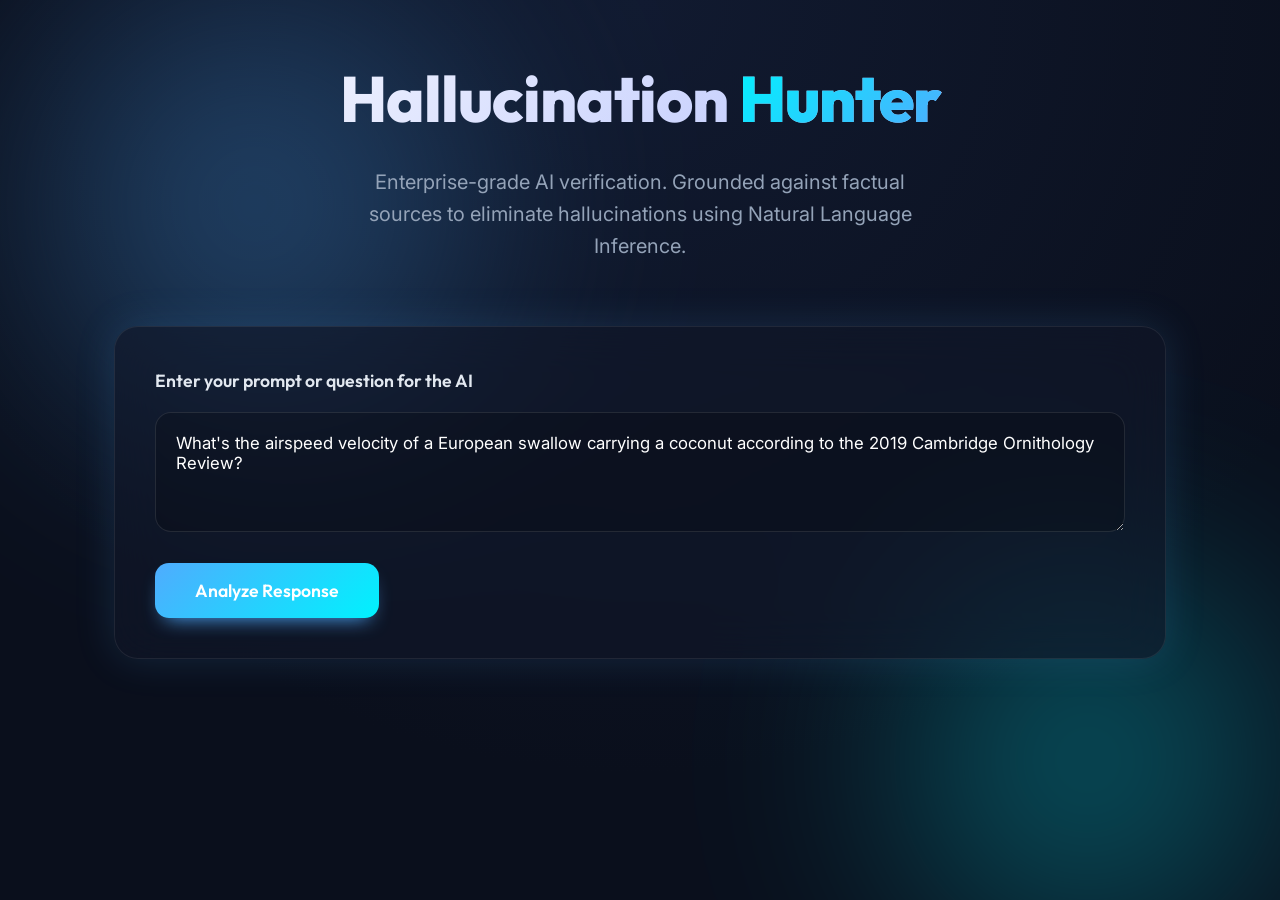
==== index.html @ f8c2e630 "Add files via upload" ====
<!DOCTYPE html>
<html lang="en">
<head>
    <meta charset="UTF-8">
    <meta name="viewport" content="width=device-width, initial-scale=1.0">
    <title>Hallucination Hunter</title>
    <!-- Premium UI uses Inter and Outfit fonts, loaded via CSS -->
    <link rel="stylesheet" href="/static/styles.css">
</head>
<body>
    <!-- Dynamic Ambient Background -->
    <div class="background-wrapper">
        <div class="ambient-blob blob-1"></div>
        <div class="ambient-blob blob-2"></div>
    </div>
    
    <div class="container">
        <header>
            <h1>Hallucination <span>Hunter</span></h1>
            <p>Enterprise-grade AI verification. Grounded against factual sources to eliminate hallucinations using Natural Language Inference.</p>
        </header>

        <main>
            <!-- Input Panel -->
            <div class="glass-panel input-section">
                <div class="input-group">
                    <label for="queryInput">Enter your prompt or question for the AI</label>
                    <textarea id="queryInput" placeholder="e.g., What's the airspeed velocity of a European swallow carrying a coconut according to the 2019 Cambridge Ornithology Review?"></textarea>
                </div>
                
                <div class="actions">
                    <button id="analyzeBtn">Analyze Response</button>
                    <div id="loader" class="loader-container hidden">
                        <div class="spinner"></div>
                        <span>Hunting for Hallucinations...</span>
                    </div>
                </div>
            </div>

            <!-- Results Panel -->
            <div id="resultsSection" class="results-section hidden">
                <div class="results-grid">
                    
                    <!-- Verdict & Score -->
                    <div class="glass-panel verdict-card">
                        <div class="score-container">Confidence Score</div>
                        <h2 id="overallVerdict">FAITHFUL</h2>
                        <div id="confidenceScore" class="score">0%</div>
                    </div>

                    <!-- AI Answer -->
                    <div class="glass-panel content-card answer-card">
                        <h3>Generated Answer</h3>
                        <p id="generatedAnswerText" class="answer-text">...</p>
                    </div>

                    <!-- Retrieved Sources -->
                    <div class="glass-panel content-card sources-card">
                        <h3>Ground Truth Sources</h3>
                        <ul id="sourcesList" class="source-list">
                            <!-- Sources injected via JS -->
                        </ul>
                    </div>

                    <!-- Detailed Analysis -->
                    <div class="analysis-details">
                        <h3>Sentence-Level Validation</h3>
                        <div id="claimsContainer" class="claims-list">
                            <!-- Claims injected via JS -->
                        </div>
                    </div>

                </div>
            </div>
        </main>
    </div>

    <script src="/static/script.js"></script>
</body>
</html>
---- static/styles.css ----
@import url('https://fonts.googleapis.com/css2?family=Outfit:wght@300;400;600;800&family=Inter:wght@400;500;600&display=swap');

:root {
    --bg-dark: #0a0f1c;
    --panel-bg: rgba(18, 24, 43, 0.6);
    --panel-border: rgba(255, 255, 255, 0.08);
    --text-primary: #ffffff;
    --text-secondary: #94a3b8;
    --accent-primary: #00f2fe;
    --accent-secondary: #4facfe;
    --success: #10b981;
    --success-bg: rgba(16, 185, 129, 0.1);
    --danger: #ef4444;
    --danger-bg: rgba(239, 68, 68, 0.1);
    --warning: #f59e0b;
    --warning-bg: rgba(245, 158, 11, 0.1);
    --shadow-glow: 0 0 40px rgba(79, 172, 254, 0.15);
}

* {
    box-sizing: border-box;
    margin: 0;
    padding: 0;
}

body {
    font-family: 'Inter', sans-serif;
    background-color: var(--bg-dark);
    color: var(--text-primary);
    min-height: 100vh;
    overflow-x: hidden;
    line-height: 1.6;
}

/* Dynamic Background */
.background-wrapper {
    position: fixed;
    top: 0;
    left: 0;
    width: 100vw;
    height: 100vh;
    z-index: -1;
    overflow: hidden;
    background: radial-gradient(circle at 50% 0%, #111a30 0%, var(--bg-dark) 70%);
}

.ambient-blob {
    position: absolute;
    filter: blur(100px);
    border-radius: 50%;
    animation: drift 25s infinite alternate ease-in-out;
    opacity: 0.4;
}

.blob-1 {
    top: -20%;
    left: -10%;
    width: 60vw;
    height: 60vw;
    background: radial-gradient(circle, var(--accent-secondary) 0%, transparent 60%);
}

.blob-2 {
    bottom: -20%;
    right: -10%;
    width: 50vw;
    height: 50vw;
    background: radial-gradient(circle, var(--accent-primary) 0%, transparent 60%);
    animation-delay: -12s;
}

@keyframes drift {
    0% { transform: translate(0, 0) scale(1); }
    100% { transform: translate(50px, 50px) scale(1.1); }
}

.container {
    max-width: 1100px;
    margin: 0 auto;
    padding: 3rem 1.5rem;
}

/* Header */
header {
    text-align: center;
    margin-bottom: 4rem;
    animation: slideDown 0.8s cubic-bezier(0.16, 1, 0.3, 1);
}

h1 {
    font-family: 'Outfit', sans-serif;
    font-size: 4rem;
    font-weight: 800;
    letter-spacing: -1px;
    margin-bottom: 1rem;
    background: linear-gradient(135deg, #fff, #a5b4fc);
    -webkit-background-clip: text;
    -webkit-text-fill-color: transparent;
}

h1 span {
    background: linear-gradient(135deg, var(--accent-primary), var(--accent-secondary));
    -webkit-background-clip: text;
    -webkit-text-fill-color: transparent;
}

header p {
    color: var(--text-secondary);
    font-size: 1.25rem;
    max-width: 600px;
    margin: 0 auto;
}

/* Glassmorphism Panels */
.glass-panel {
    background: var(--panel-bg);
    backdrop-filter: blur(24px);
    -webkit-backdrop-filter: blur(24px);
    border: 1px solid var(--panel-border);
    border-radius: 24px;
    box-shadow: var(--shadow-glow);
    padding: 2.5rem;
}

/* Input Section */
.input-section {
    margin-bottom: 3rem;
    animation: slideUp 0.8s cubic-bezier(0.16, 1, 0.3, 1) 0.2s both;
}

.input-group label {
    display: block;
    font-family: 'Outfit', sans-serif;
    font-weight: 600;
    font-size: 1.1rem;
    margin-bottom: 1rem;
    color: #e2e8f0;
}

textarea {
    width: 100%;
    height: 120px;
    background: rgba(0, 0, 0, 0.2);
    border: 1px solid rgba(255, 255, 255, 0.1);
    border-radius: 16px;
    padding: 1.25rem;
    color: var(--text-primary);
    font-family: 'Inter', sans-serif;
    font-size: 1.05rem;
    resize: vertical;
    transition: all 0.3s ease;
}

textarea:focus {
    outline: none;
    border-color: var(--accent-secondary);
    box-shadow: 0 0 0 4px rgba(79, 172, 254, 0.1);
    background: rgba(0, 0, 0, 0.3);
}

.actions {
    display: flex;
    align-items: center;
    gap: 1.5rem;
    margin-top: 1.5rem;
}

button {
    background: linear-gradient(135deg, var(--accent-secondary), var(--accent-primary));
    color: white;
    border: none;
    border-radius: 14px;
    padding: 1rem 2.5rem;
    font-family: 'Outfit', sans-serif;
    font-size: 1.1rem;
    font-weight: 600;
    cursor: pointer;
    transition: all 0.3s ease;
    box-shadow: 0 10px 20px -10px var(--accent-secondary);
    position: relative;
    overflow: hidden;
}

button::after {
    content: '';
    position: absolute;
    top: 0; left: -100%;
    width: 100%; height: 100%;
    background: linear-gradient(90deg, transparent, rgba(255,255,255,0.2), transparent);
    transition: all 0.5s ease;
}

button:hover {
    transform: translateY(-2px);
    box-shadow: 0 15px 25px -10px var(--accent-secondary);
}

button:hover::after {
    left: 100%;
}

button:disabled {
    opacity: 0.6;
    cursor: not-allowed;
    transform: none;
}

/* Loader */
.loader-container {
    display: flex;
    align-items: center;
    gap: 1rem;
    color: var(--accent-primary);
    font-family: 'Outfit', sans-serif;
    font-weight: 600;
}

.spinner {
    width: 28px;
    height: 28px;
    border: 3px solid rgba(0, 242, 254, 0.2);
    border-radius: 50%;
    border-top-color: var(--accent-primary);
    animation: spin 1s cubic-bezier(0.55, 0.15, 0.45, 0.85) infinite;
}

@keyframes spin {
    to { transform: rotate(360deg); }
}

/* Results Layout */
.results-grid {
    display: grid;
    grid-template-columns: 1fr;
    gap: 2rem;
}

@media(min-width: 900px) {
    .results-grid {
        grid-template-columns: 1fr 1fr;
    }
    .verdict-card {
        grid-column: 1 / -1;
    }
    .analysis-details {
        grid-column: 1 / -1;
    }
}

.results-section {
    opacity: 0;
    transform: translateY(20px);
    transition: opacity 0.6s ease, transform 0.6s ease;
}

.results-section.visible {
    opacity: 1;
    transform: translateY(0);
}

/* Verdict Card */
.verdict-card {
    text-align: center;
    padding: 3rem;
    background: linear-gradient(180deg, rgba(30, 41, 59, 0.7) 0%, rgba(15, 23, 42, 0.7) 100%);
    position: relative;
    overflow: hidden;
}

.verdict-card::before {
    content: '';
    position: absolute;
    top: 0; left: 0; width: 100%; height: 4px;
}

.verdict-card.faithful::before { background: var(--success); }
.verdict-card.hallucinated::before { background: var(--danger); }

#overallVerdict {
    font-family: 'Outfit', sans-serif;
    font-size: 3.5rem;
    font-weight: 800;
    letter-spacing: 2px;
    margin-bottom: 0.5rem;
    text-transform: uppercase;
}

.verdict-faithful { color: var(--success); text-shadow: 0 0 30px rgba(16, 185, 129, 0.4); }
.verdict-hallucinated { color: var(--danger); text-shadow: 0 0 30px rgba(239, 68, 68, 0.4); }

.score-container {
    font-size: 1.25rem;
    color: var(--text-secondary);
}

.score {
    font-weight: 800;
    color: var(--text-primary);
    font-size: 1.5rem;
}

/* Content Cards */
.content-card h3 {
    font-family: 'Outfit', sans-serif;
    font-size: 1.5rem;
    margin-bottom: 1.5rem;
    display: flex;
    align-items: center;
    gap: 0.5rem;
}

.content-card h3::before {
    content: '';
    display: inline-block;
    width: 8px;
    height: 24px;
    background: var(--accent-primary);
    border-radius: 4px;
}

.answer-text {
    font-size: 1.15rem;
    line-height: 1.8;
    color: #f8fafc;
}

.source-list {
    list-style: none;
}

.source-item {
    padding: 1rem;
    background: rgba(255, 255, 255, 0.03);
    border: 1px solid rgba(255, 255, 255, 0.05);
    border-radius: 12px;
    margin-bottom: 1rem;
    position: relative;
    padding-left: 1.5rem;
}

.source-item::before {
    content: '•';
    position: absolute;
    left: 1rem;
    color: var(--accent-secondary);
}

/* Analysis Claims */
.analysis-details h3 {
    font-family: 'Outfit', sans-serif;
    font-size: 2rem;
    margin-bottom: 2rem;
    text-align: center;
}

.claims-list {
    display: flex;
    flex-direction: column;
    gap: 1.5rem;
}

.claim-card {
    background: rgba(0, 0, 0, 0.2);
    border: 1px solid var(--panel-border);
    border-radius: 20px;
    padding: 2rem;
    position: relative;
    overflow: hidden;
    transition: transform 0.3s ease, box-shadow 0.3s ease;
}

.claim-card:hover {
    transform: translateY(-3px);
    box-shadow: 0 10px 30px rgba(0,0,0,0.3);
}

.claim-card.faithful { border-left: 6px solid var(--success); }
.claim-card.hallucinated { border-left: 6px solid var(--danger); }
.claim-card.neutral { border-left: 6px solid var(--warning); }

.claim-header {
    display: flex;
    justify-content: space-between;
    align-items: flex-start;
    margin-bottom: 1.5rem;
}

.claim-text {
    font-size: 1.25rem;
    font-weight: 500;
    line-height: 1.5;
    flex: 1;
    padding-right: 1rem;
}

.badge {
    padding: 0.4rem 1rem;
    border-radius: 99px;
    font-size: 0.85rem;
    font-weight: 600;
    font-family: 'Outfit', sans-serif;
    text-transform: uppercase;
    letter-spacing: 1px;
    white-space: nowrap;
}

.badge-faithful { background: var(--success-bg); color: var(--success); border: 1px solid rgba(16, 185, 129, 0.2); }
.badge-hallucinated { background: var(--danger-bg); color: var(--danger); border: 1px solid rgba(239, 68, 68, 0.2); }
.badge-neutral { background: var(--warning-bg); color: var(--warning); border: 1px solid rgba(245, 158, 11, 0.2); }

.source-match {
    background: rgba(255, 255, 255, 0.03);
    border-radius: 12px;
    padding: 1.25rem;
    margin-bottom: 1.5rem;
    border: 1px solid rgba(255,255,255,0.05);
}

.source-match strong {
    color: var(--text-secondary);
    font-size: 0.9rem;
    text-transform: uppercase;
    letter-spacing: 1px;
}

.source-match p {
    margin-top: 0.5rem;
    font-style: italic;
    color: #cbd5e1;
}

.metrics-bar {
    display: flex;
    gap: 1.5rem;
    padding-top: 1.5rem;
    border-top: 1px solid rgba(255,255,255,0.05);
}

.metric {
    display: flex;
    flex-direction: column;
}

.metric-label {
    font-size: 0.8rem;
    color: var(--text-secondary);
    text-transform: uppercase;
    letter-spacing: 1px;
    margin-bottom: 0.25rem;
}

.metric-value {
    font-family: 'Outfit', sans-serif;
    font-weight: 600;
    font-size: 1.1rem;
}

/* Utilities */
.hidden { display: none !important; }

/* Animations */
@keyframes slideDown {
    from { opacity: 0; transform: translateY(-30px); }
    to { opacity: 1; transform: translateY(0); }
}

@keyframes slideUp {
    from { opacity: 0; transform: translateY(30px); }
    to { opacity: 1; transform: translateY(0); }
}
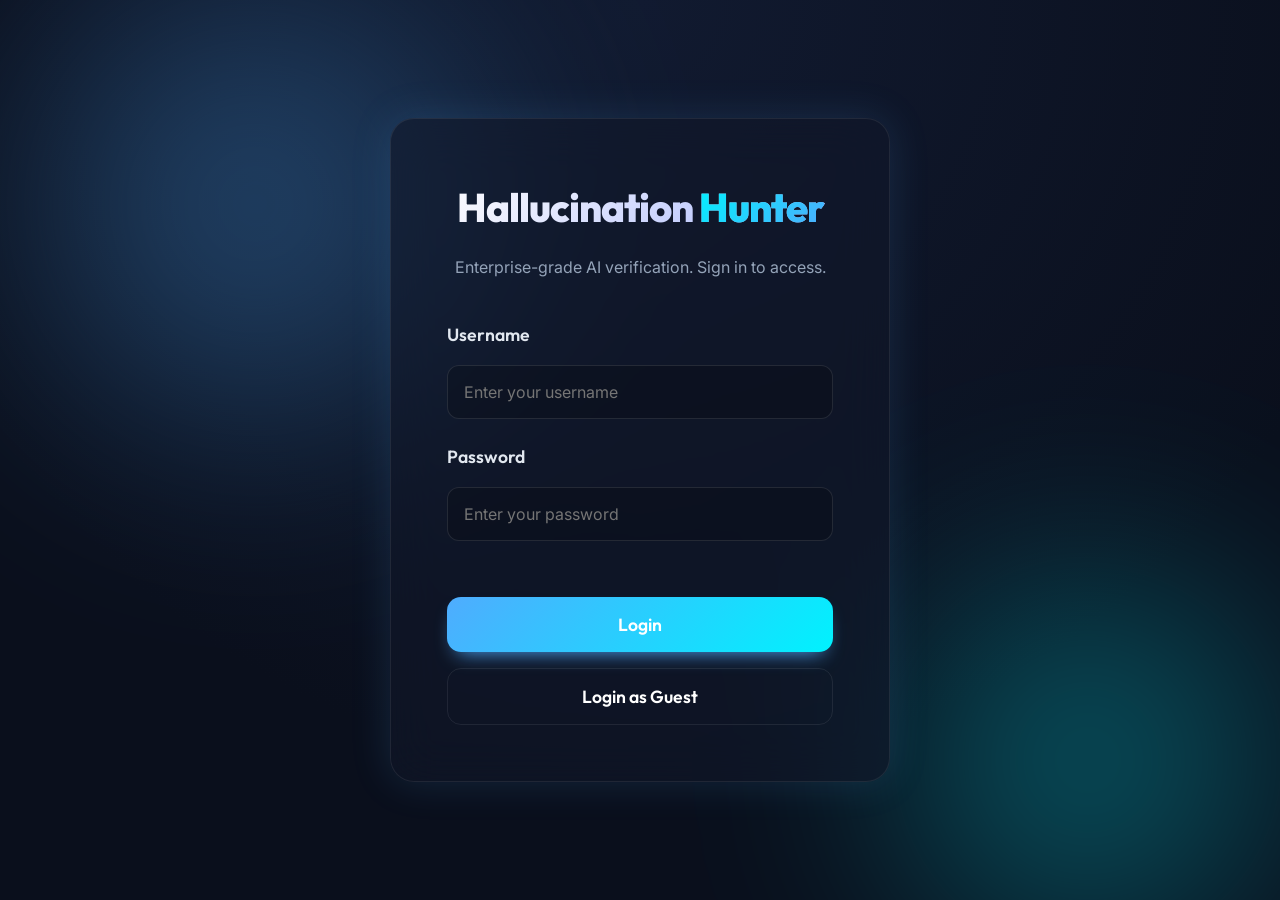
==== commit 9be01b28: "feat: add guest login and login page to HTML website" ====
--- a/index.html
+++ b/index.html
@@ -14,7 +14,29 @@
         <div class="ambient-blob blob-2"></div>
     </div>
     
-    <div class="container">
+    <div id="loginSection" class="login-container">
+        <div class="glass-panel login-card">
+            <header>
+                <h1>Hallucination <span>Hunter</span></h1>
+                <p>Enterprise-grade AI verification. Sign in to access.</p>
+            </header>
+            <div class="input-group">
+                <label for="username">Username</label>
+                <input type="text" id="username" placeholder="Enter your username">
+            </div>
+            <div class="input-group">
+                <label for="password">Password</label>
+                <input type="password" id="password" placeholder="Enter your password">
+            </div>
+            <div class="login-actions">
+                <button id="loginBtn">Login</button>
+                <button id="guestLoginBtn" class="secondary-btn">Login as Guest</button>
+            </div>
+            <p id="loginError" class="error-text hidden">Invalid username or password</p>
+        </div>
+    </div>
+
+    <div id="appContainer" class="container hidden">
         <header>
             <h1>Hallucination <span>Hunter</span></h1>
             <p>Enterprise-grade AI verification. Grounded against factual sources to eliminate hallucinations using Natural Language Inference.</p>
--- a/static/styles.css
+++ b/static/styles.css
@@ -165,6 +165,84 @@
     margin-top: 1.5rem;
 }
 
+/* Login Page Styles */
+.login-container {
+    height: 100vh;
+    display: flex;
+    align-items: center;
+    justify-content: center;
+    padding: 1.5rem;
+    animation: fadeIn 0.8s ease;
+}
+
+.login-card {
+    width: 100%;
+    max-width: 500px;
+    padding: 3.5rem;
+}
+
+.login-card header {
+    margin-bottom: 2.5rem;
+}
+
+.login-card h1 {
+    font-size: 2.5rem;
+}
+
+.login-card p {
+    font-size: 1rem;
+}
+
+.login-actions {
+    display: flex;
+    flex-direction: column;
+    gap: 1rem;
+    margin-top: 2rem;
+}
+
+input[type="text"], input[type="password"] {
+    width: 100%;
+    background: rgba(0, 0, 0, 0.2);
+    border: 1px solid rgba(255, 255, 255, 0.1);
+    border-radius: 12px;
+    padding: 1rem;
+    color: var(--text-primary);
+    font-family: 'Inter', sans-serif;
+    font-size: 1rem;
+    margin-bottom: 1.5rem;
+    transition: all 0.3s ease;
+}
+
+input:focus {
+    outline: none;
+    border-color: var(--accent-secondary);
+    box-shadow: 0 0 0 4px rgba(79, 172, 254, 0.1);
+}
+
+.secondary-btn {
+    background: transparent;
+    border: 1px solid var(--panel-border);
+    box-shadow: none;
+}
+
+.secondary-btn:hover {
+    background: rgba(255, 255, 255, 0.05);
+    border-color: var(--accent-secondary);
+    box-shadow: 0 0 15px rgba(79, 172, 254, 0.1);
+}
+
+.error-text {
+    color: var(--danger);
+    font-size: 0.9rem;
+    margin-top: 1rem;
+    text-align: center;
+}
+
+@keyframes fadeIn {
+    from { opacity: 0; }
+    to { opacity: 1; }
+}
+
 button {
     background: linear-gradient(135deg, var(--accent-secondary), var(--accent-primary));
     color: white;
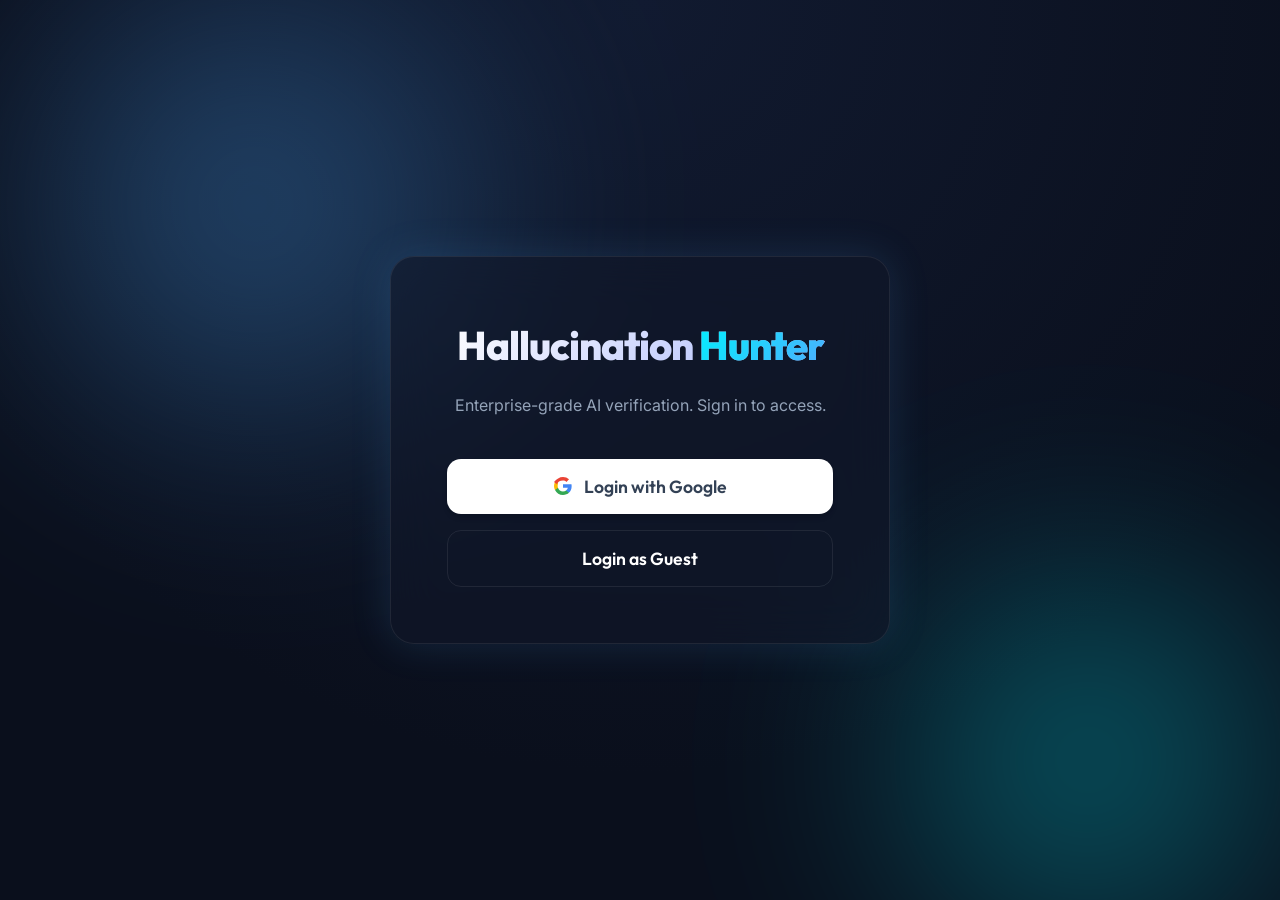
==== commit 5029ad3c: "feat: replace credentials with Google and Guest login, update README" ====
--- a/index.html
+++ b/index.html
@@ -20,16 +20,11 @@
                 <h1>Hallucination <span>Hunter</span></h1>
                 <p>Enterprise-grade AI verification. Sign in to access.</p>
             </header>
-            <div class="input-group">
-                <label for="username">Username</label>
-                <input type="text" id="username" placeholder="Enter your username">
-            </div>
-            <div class="input-group">
-                <label for="password">Password</label>
-                <input type="password" id="password" placeholder="Enter your password">
-            </div>
             <div class="login-actions">
-                <button id="loginBtn">Login</button>
+                <button id="googleLoginBtn" class="google-btn">
+                    <svg width="18" height="18" viewBox="0 0 18 18"><path d="M17.64 9.2c0-.63-.06-1.25-.16-1.84H9v3.47h4.84a4.15 4.15 0 0 1-1.8 2.71v2.26h2.91c1.71-1.58 2.69-3.9 2.69-6.6z" fill="#4285F4"/><path d="M9 18c2.43 0 4.47-.8 5.96-2.18l-2.91-2.26c-.8.54-1.83.85-3.05.85-2.34 0-4.32-1.58-5.03-3.7H1.02v2.32A8.99 8.99 0 0 0 9 18z" fill="#34A853"/><path d="M3.97 10.71A5.4 5.4 0 0 1 3.65 9c0-.6.1-1.19.27-1.71V4.97H1.02A8.99 8.99 0 0 0 0 9c0 1.45.35 2.82.97 4.03l3-2.32z" fill="#FBBC05"/><path d="M9 3.58c1.32 0 2.5.45 3.44 1.35L15.02 2.3A8.96 8.96 0 0 0 9 0C5.48 0 2.44 2.02 0 4.97l2.98 2.32C3.68 5.15 5.66 3.58 9 3.58z" fill="#EA4335"/></svg>
+                    Login with Google
+                </button>
                 <button id="guestLoginBtn" class="secondary-btn">Login as Guest</button>
             </div>
             <p id="loginError" class="error-text hidden">Invalid username or password</p>
@@ -38,7 +33,7 @@
 
     <div id="appContainer" class="container hidden">
         <header>
-            <h1>Hallucination <span>Hunter</span></h1>
+            <h1>Hallucination <span>Hunter</span> <span id="modelBadge" class="badge-model hidden">HaluEval Tuned</span></h1>
             <p>Enterprise-grade AI verification. Grounded against factual sources to eliminate hallucinations using Natural Language Inference.</p>
         </header>
 
--- a/static/styles.css
+++ b/static/styles.css
@@ -225,6 +225,23 @@
     box-shadow: none;
 }
 
+.google-btn {
+    background: white;
+    color: #334155;
+    display: flex;
+    align-items: center;
+    justify-content: center;
+    gap: 12px;
+    box-shadow: 0 4px 6px -1px rgba(0, 0, 0, 0.1), 0 2px 4px -1px rgba(0, 0, 0, 0.06);
+}
+
+.google-btn:hover {
+    background: #f8fafc;
+    color: #1e293b;
+    transform: translateY(-1px);
+    box-shadow: 0 10px 15px -3px rgba(0, 0, 0, 0.1), 0 4px 6px -2px rgba(0, 0, 0, 0.05);
+}
+
 .secondary-btn:hover {
     background: rgba(255, 255, 255, 0.05);
     border-color: var(--accent-secondary);
@@ -485,6 +502,19 @@
 .badge-faithful { background: var(--success-bg); color: var(--success); border: 1px solid rgba(16, 185, 129, 0.2); }
 .badge-hallucinated { background: var(--danger-bg); color: var(--danger); border: 1px solid rgba(239, 68, 68, 0.2); }
 .badge-neutral { background: var(--warning-bg); color: var(--warning); border: 1px solid rgba(245, 158, 11, 0.2); }
+.badge-model {
+    font-size: 0.9rem;
+    padding: 0.3rem 0.8rem;
+    border-radius: 8px;
+    background: linear-gradient(135deg, var(--success-bg), var(--accent-primary)11);
+    color: var(--accent-primary);
+    border: 1px solid var(--accent-primary)33;
+    font-family: 'Outfit', sans-serif;
+    text-transform: uppercase;
+    letter-spacing: 1px;
+    vertical-align: middle;
+    margin-left: 1rem;
+}
 
 .source-match {
     background: rgba(255, 255, 255, 0.03);
